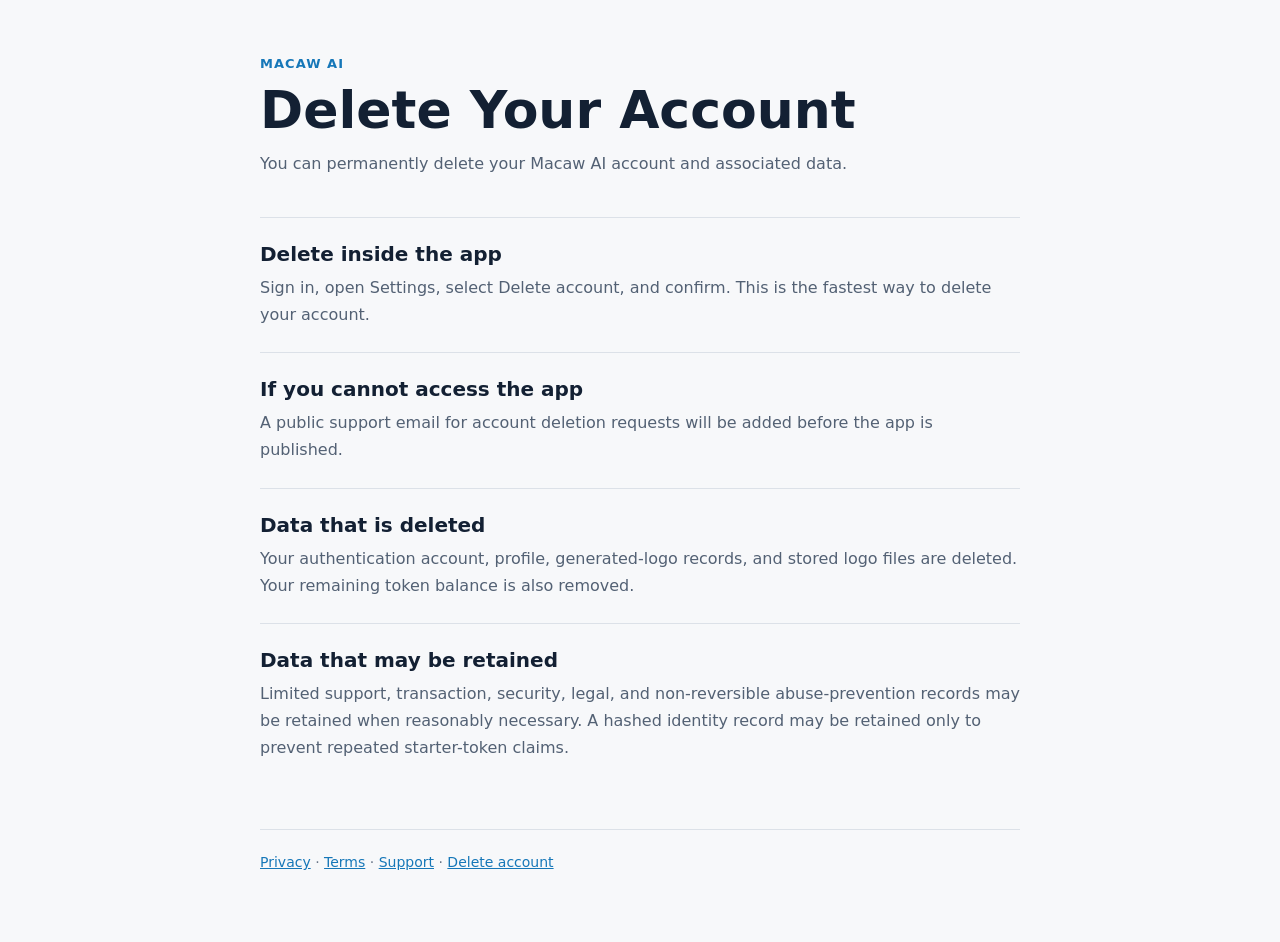
==== delete-account/index.html @ 8489ef52 "publish Macaw AI legal website" ====
<!doctype html>
<html lang="en">
<head>
  <meta charset="utf-8">
  <meta name="viewport" content="width=device-width, initial-scale=1">
  <meta name="robots" content="index,follow">
  <title>Delete Your Account | Macaw AI</title>
  <link rel="stylesheet" href="../assets/legal.css">
</head>
<body>
<main>
  <header><div class="brand">Macaw AI</div><h1>Delete Your Account</h1><p>You can permanently delete your Macaw AI account and associated data.</p></header>
  <section><h2>Delete inside the app</h2><p>Sign in, open Settings, select Delete account, and confirm. This is the fastest way to delete your account.</p></section>
  <section><h2>If you cannot access the app</h2><p>A public support email for account deletion requests will be added before the app is published.</p></section>
  <section><h2>Data that is deleted</h2><p>Your authentication account, profile, generated-logo records, and stored logo files are deleted. Your remaining token balance is also removed.</p></section>
  <section><h2>Data that may be retained</h2><p>Limited support, transaction, security, legal, and non-reversible abuse-prevention records may be retained when reasonably necessary. A hashed identity record may be retained only to prevent repeated starter-token claims.</p></section>
  <footer><a href="../privacy/">Privacy</a> · <a href="../terms/">Terms</a> · <a href="../support/">Support</a> · <a href="../delete-account/">Delete account</a></footer>
</main>
</body>
</html>
---- assets/legal.css ----
:root {
  color-scheme: light;
  font-family: Inter, ui-sans-serif, system-ui, -apple-system, BlinkMacSystemFont, "Segoe UI", sans-serif;
}

* { box-sizing: border-box; }
body { margin: 0; background: #f7f8fa; color: #132033; }
main { width: min(760px, calc(100% - 32px)); margin: 0 auto; padding: 56px 0 72px; }
header { margin-bottom: 40px; }
.brand { color: #1677b8; font-size: 13px; font-weight: 800; letter-spacing: .08em; text-transform: uppercase; }
h1 { margin: 12px 0; font-size: clamp(34px, 7vw, 52px); line-height: 1.05; }
h2 { margin: 0 0 8px; font-size: 20px; }
p { margin: 0; color: #536174; font-size: 16px; line-height: 1.7; }
.updated { margin-top: 12px; font-size: 14px; }
section { padding: 24px 0; border-top: 1px solid #dce1e8; }
.actions { display: flex; flex-wrap: wrap; gap: 12px; margin-top: 28px; }
.button { display: inline-block; padding: 13px 18px; border-radius: 12px; background: #ef7d32; color: #fff; font-weight: 800; text-decoration: none; }
footer { margin-top: 44px; padding-top: 24px; border-top: 1px solid #dce1e8; color: #697587; font-size: 14px; }
footer a { color: #1677b8; }
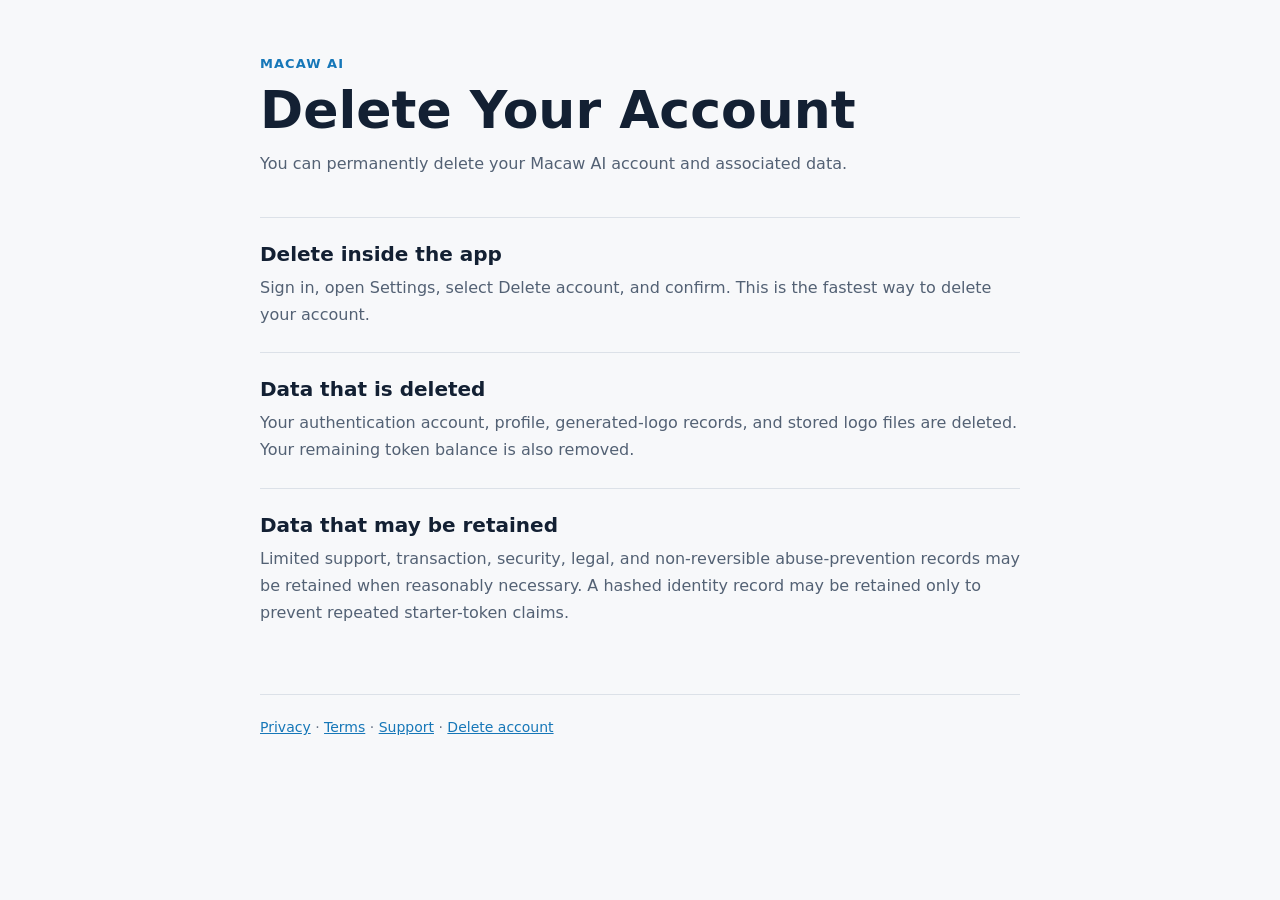
==== commit b354538f: "restore in-app support instructions" ====
--- a/delete-account/index.html
+++ b/delete-account/index.html
@@ -11,7 +11,6 @@
 <main>
   <header><div class="brand">Macaw AI</div><h1>Delete Your Account</h1><p>You can permanently delete your Macaw AI account and associated data.</p></header>
   <section><h2>Delete inside the app</h2><p>Sign in, open Settings, select Delete account, and confirm. This is the fastest way to delete your account.</p></section>
-  <section><h2>If you cannot access the app</h2><p>A public support email for account deletion requests will be added before the app is published.</p></section>
   <section><h2>Data that is deleted</h2><p>Your authentication account, profile, generated-logo records, and stored logo files are deleted. Your remaining token balance is also removed.</p></section>
   <section><h2>Data that may be retained</h2><p>Limited support, transaction, security, legal, and non-reversible abuse-prevention records may be retained when reasonably necessary. A hashed identity record may be retained only to prevent repeated starter-token claims.</p></section>
   <footer><a href="../privacy/">Privacy</a> · <a href="../terms/">Terms</a> · <a href="../support/">Support</a> · <a href="../delete-account/">Delete account</a></footer>
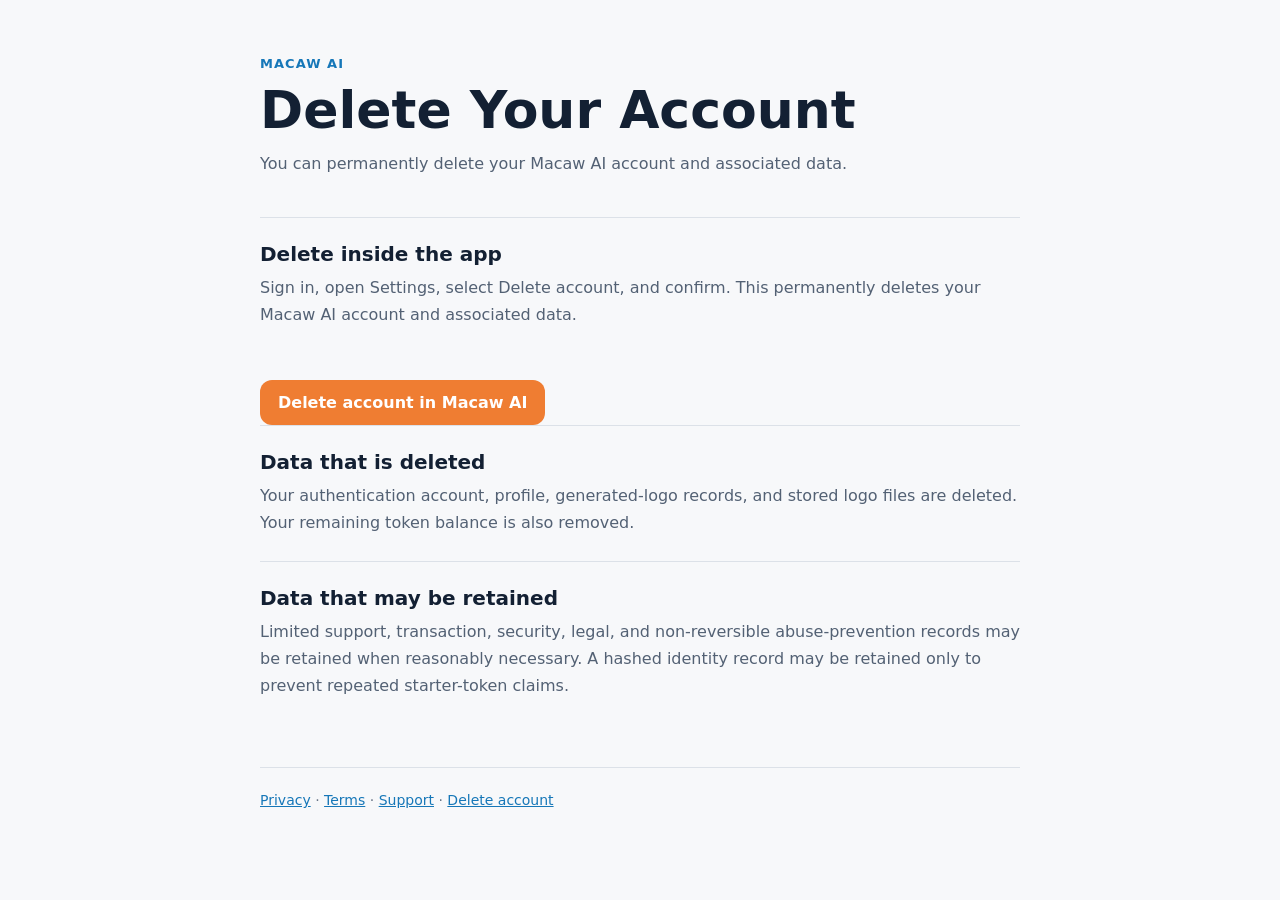
==== commit 927ed93b: "Add account deletion button" ====
--- a/delete-account/index.html
+++ b/delete-account/index.html
@@ -10,7 +10,8 @@
 <body>
 <main>
   <header><div class="brand">Macaw AI</div><h1>Delete Your Account</h1><p>You can permanently delete your Macaw AI account and associated data.</p></header>
-  <section><h2>Delete inside the app</h2><p>Sign in, open Settings, select Delete account, and confirm. This is the fastest way to delete your account.</p></section>
+  <section><h2>Delete inside the app</h2><p>Sign in, open Settings, select Delete account, and confirm. This permanently deletes your Macaw AI account and associated data.</p></section>
+  <div class="actions"><a class="button" href="macawai://settings">Delete account in Macaw AI</a></div>
   <section><h2>Data that is deleted</h2><p>Your authentication account, profile, generated-logo records, and stored logo files are deleted. Your remaining token balance is also removed.</p></section>
   <section><h2>Data that may be retained</h2><p>Limited support, transaction, security, legal, and non-reversible abuse-prevention records may be retained when reasonably necessary. A hashed identity record may be retained only to prevent repeated starter-token claims.</p></section>
   <footer><a href="../privacy/">Privacy</a> · <a href="../terms/">Terms</a> · <a href="../support/">Support</a> · <a href="../delete-account/">Delete account</a></footer>
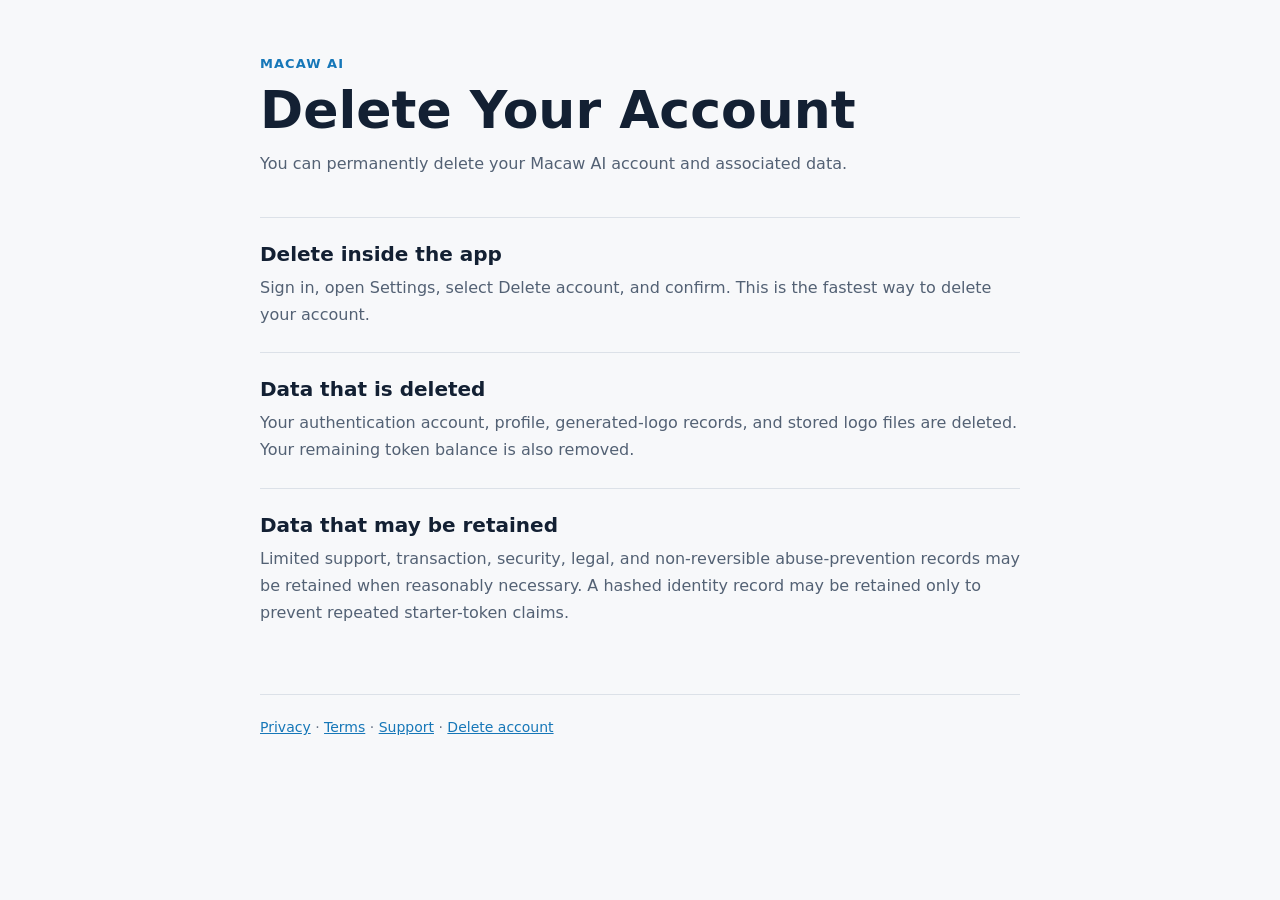
==== commit 6ab21c30: "Remove account deletion deep link button" ====
--- a/delete-account/index.html
+++ b/delete-account/index.html
@@ -10,8 +10,7 @@
 <body>
 <main>
   <header><div class="brand">Macaw AI</div><h1>Delete Your Account</h1><p>You can permanently delete your Macaw AI account and associated data.</p></header>
-  <section><h2>Delete inside the app</h2><p>Sign in, open Settings, select Delete account, and confirm. This permanently deletes your Macaw AI account and associated data.</p></section>
-  <div class="actions"><a class="button" href="macawai://settings">Delete account in Macaw AI</a></div>
+  <section><h2>Delete inside the app</h2><p>Sign in, open Settings, select Delete account, and confirm. This is the fastest way to delete your account.</p></section>
   <section><h2>Data that is deleted</h2><p>Your authentication account, profile, generated-logo records, and stored logo files are deleted. Your remaining token balance is also removed.</p></section>
   <section><h2>Data that may be retained</h2><p>Limited support, transaction, security, legal, and non-reversible abuse-prevention records may be retained when reasonably necessary. A hashed identity record may be retained only to prevent repeated starter-token claims.</p></section>
   <footer><a href="../privacy/">Privacy</a> · <a href="../terms/">Terms</a> · <a href="../support/">Support</a> · <a href="../delete-account/">Delete account</a></footer>
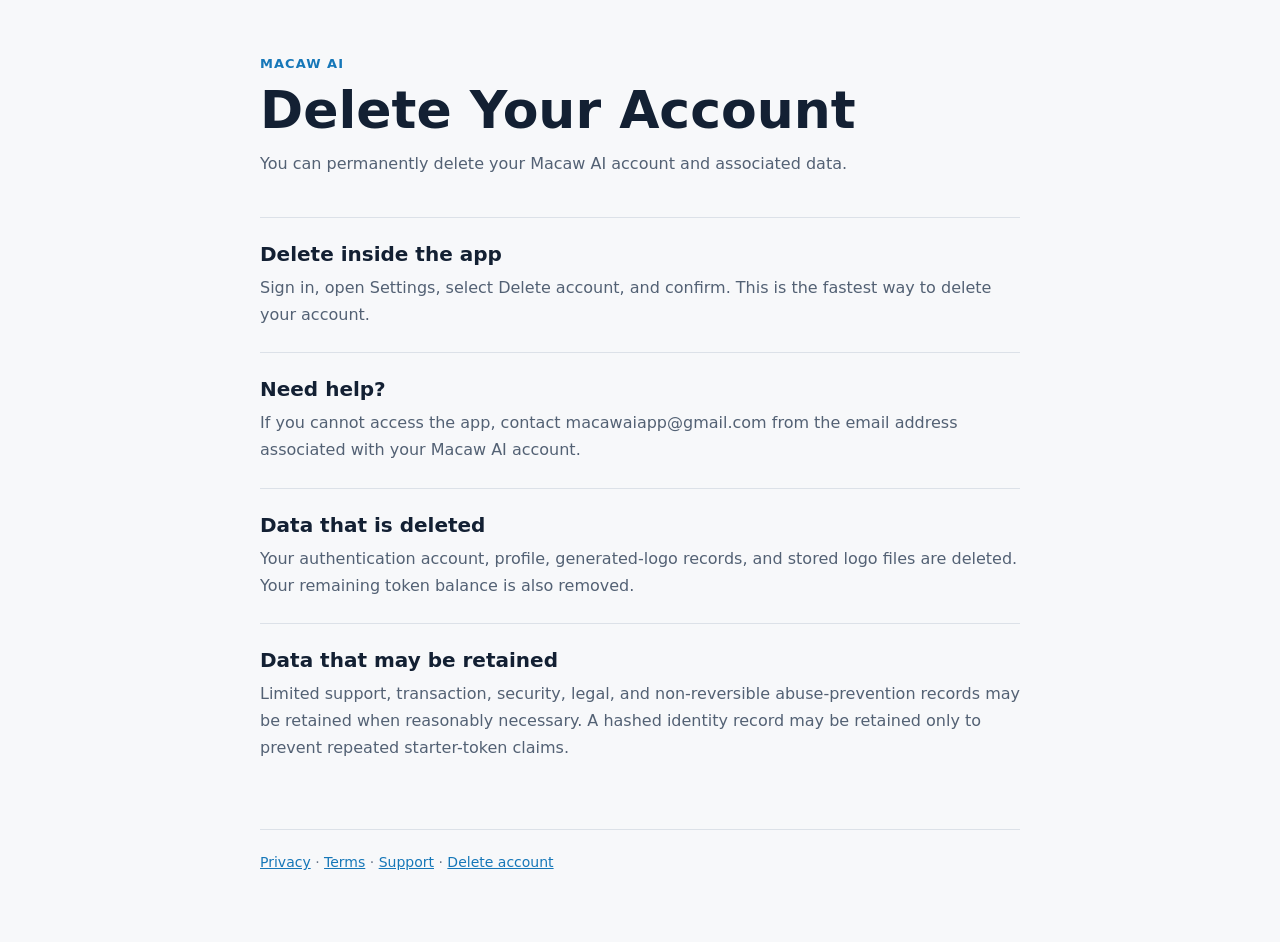
==== commit 56155cd0: "Add public support email" ====
--- a/delete-account/index.html
+++ b/delete-account/index.html
@@ -11,6 +11,7 @@
 <main>
   <header><div class="brand">Macaw AI</div><h1>Delete Your Account</h1><p>You can permanently delete your Macaw AI account and associated data.</p></header>
   <section><h2>Delete inside the app</h2><p>Sign in, open Settings, select Delete account, and confirm. This is the fastest way to delete your account.</p></section>
+  <section><h2>Need help?</h2><p>If you cannot access the app, contact macawaiapp@gmail.com from the email address associated with your Macaw AI account.</p></section>
   <section><h2>Data that is deleted</h2><p>Your authentication account, profile, generated-logo records, and stored logo files are deleted. Your remaining token balance is also removed.</p></section>
   <section><h2>Data that may be retained</h2><p>Limited support, transaction, security, legal, and non-reversible abuse-prevention records may be retained when reasonably necessary. A hashed identity record may be retained only to prevent repeated starter-token claims.</p></section>
   <footer><a href="../privacy/">Privacy</a> · <a href="../terms/">Terms</a> · <a href="../support/">Support</a> · <a href="../delete-account/">Delete account</a></footer>
